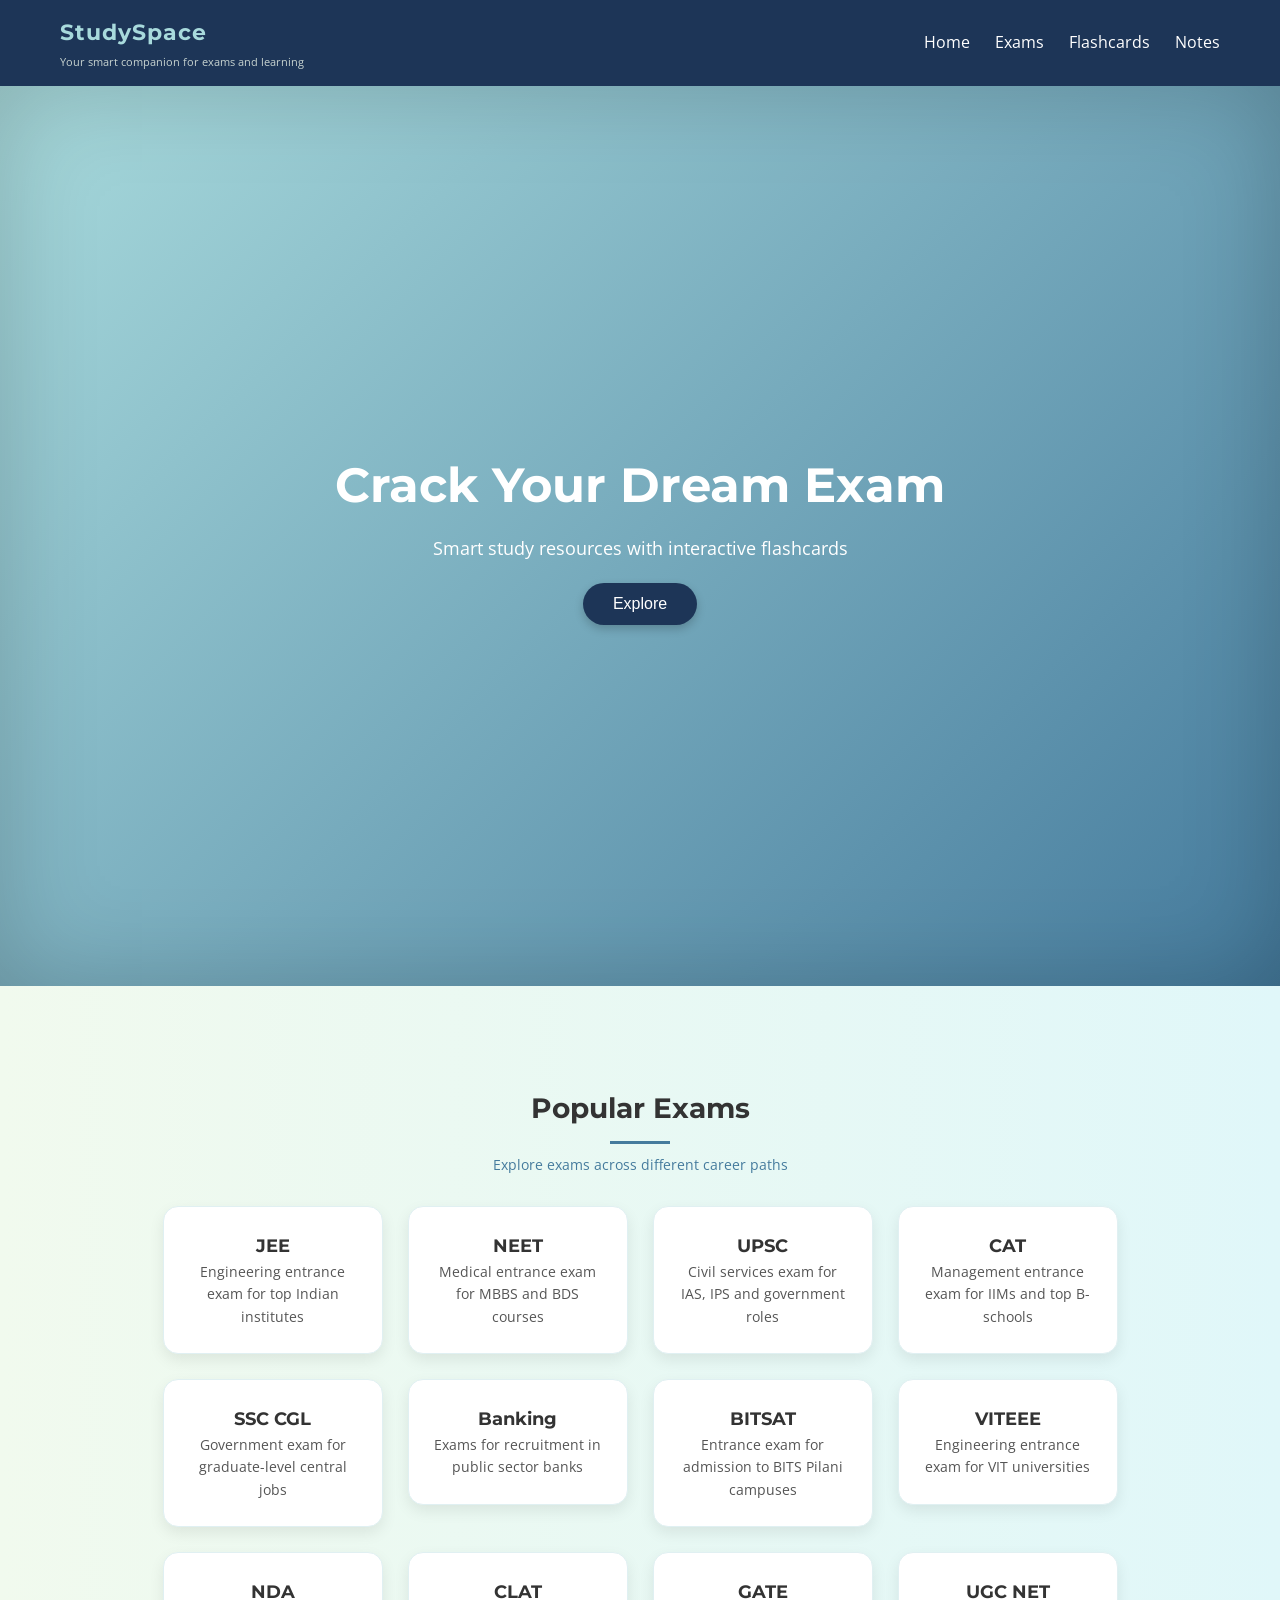
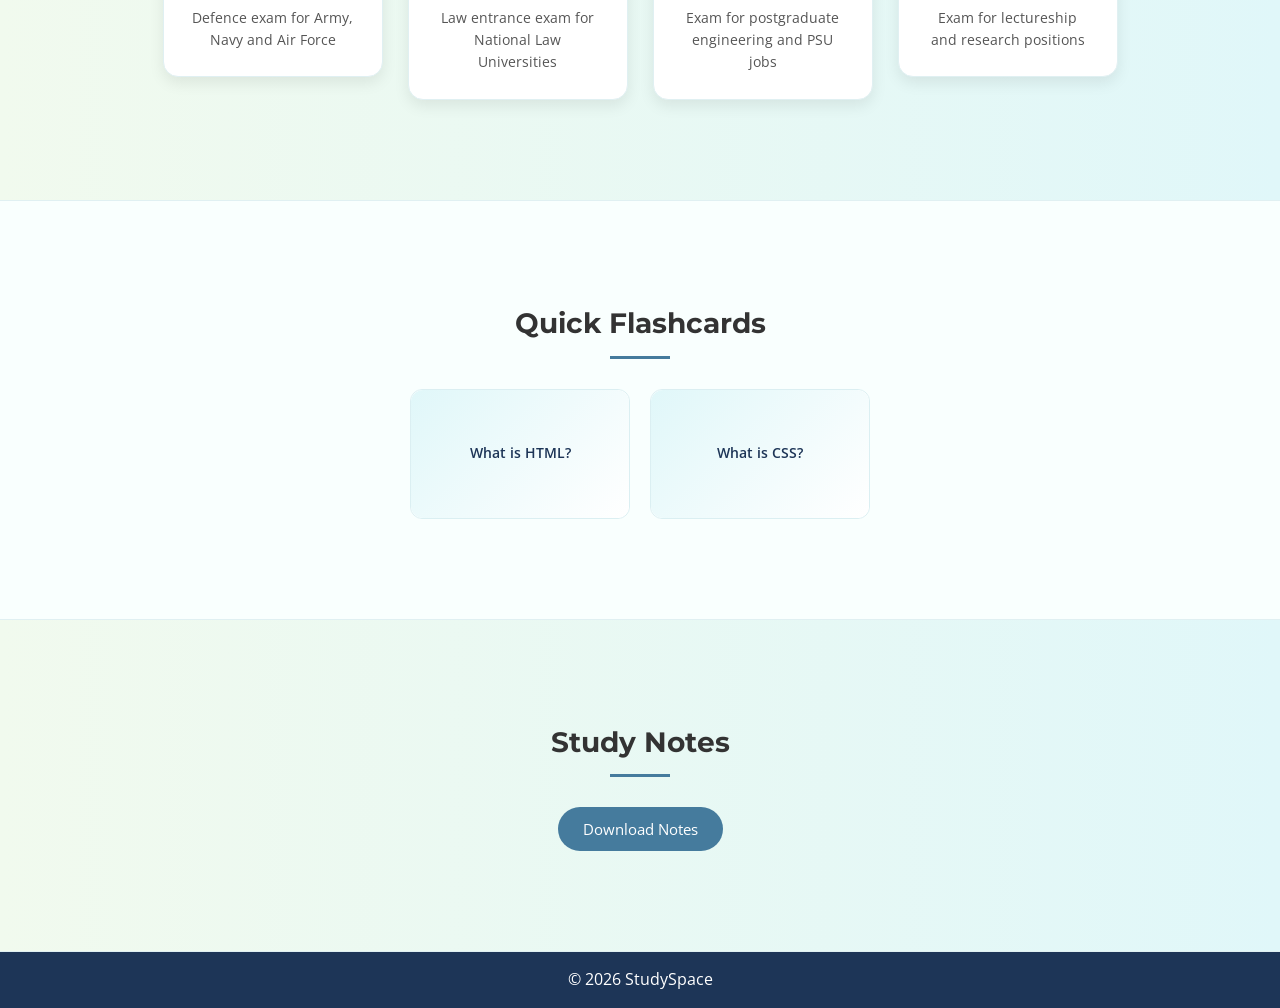
==== index.html @ 540ee6be "Initial commit: StudySpace with AI flashcard generator" ====
<!DOCTYPE html>
<html lang="en">
<head>
  <meta charset="UTF-8">
  <meta name="viewport" content="width=device-width, initial-scale=1.0">
  <title>StudySpace — Your Smart Study Companion</title>
  <meta name="description" content="StudySpace helps students prepare for exams with AI-powered flashcards, study notes, and interactive learning tools.">

  <!-- Google Fonts -->
  <link href="https://fonts.googleapis.com/css2?family=Montserrat:wght@600&family=Open+Sans&display=swap" rel="stylesheet">

  <!-- Shared Stylesheet -->
  <link rel="stylesheet" href="style.css">
</head>

<body>

<!-- ======== NAVBAR ======== -->
<nav class="navbar">
  <div class="logo">
    <h1>StudySpace</h1>
    <p>Your smart companion for exams and learning</p>
  </div>
  <ul>
    <li><a href="#">Home</a></li>
    <li><a href="#exams">Exams</a></li>
    <li><a href="flashcards.html">Flashcards</a></li>
    <li><a href="#notes">Notes</a></li>
  </ul>
</nav>

<!-- ======== HERO SECTION ======== -->
<section class="hero">
  <div>
    <h2>Crack Your Dream Exam</h2>
    <p>Smart study resources with interactive flashcards</p>
    <button onclick="scrollToExams()">Explore</button>
  </div>
</section>

<!-- ======== EXAMS SECTION ======== -->
<section id="exams" class="section light">
  <h2>Popular Exams</h2>
  <p class="section-sub">Explore exams across different career paths</p>

  <div class="cards">
    <a href="https://jeemain.nta.nic.in" target="_blank" class="card-link">
      <div class="card">
        <h3>JEE</h3>
        <p>Engineering entrance exam for top Indian institutes</p>
      </div>
    </a>
    <a href="https://neet.nta.nic.in" target="_blank" class="card-link">
      <div class="card">
        <h3>NEET</h3>
        <p>Medical entrance exam for MBBS and BDS courses</p>
      </div>
    </a>
    <a href="https://upsc.gov.in" target="_blank" class="card-link">
      <div class="card">
        <h3>UPSC</h3>
        <p>Civil services exam for IAS, IPS and government roles</p>
      </div>
    </a>
    <a href="https://iimcat.ac.in" target="_blank" class="card-link">
      <div class="card">
        <h3>CAT</h3>
        <p>Management entrance exam for IIMs and top B-schools</p>
      </div>
    </a>
    <a href="https://ssc.gov.in" target="_blank" class="card-link">
      <div class="card">
        <h3>SSC CGL</h3>
        <p>Government exam for graduate-level central jobs</p>
      </div>
    </a>
    <a href="https://ibps.in" target="_blank" class="card-link">
      <div class="card">
        <h3>Banking</h3>
        <p>Exams for recruitment in public sector banks</p>
      </div>
    </a>
    <a href="https://admissions.bits-pilani.ac.in" target="_blank" class="card-link">
      <div class="card">
        <h3>BITSAT</h3>
        <p>Entrance exam for admission to BITS Pilani campuses</p>
      </div>
    </a>
    <a href="https://viteee.vit.ac.in" target="_blank" class="card-link">
      <div class="card">
        <h3>VITEEE</h3>
        <p>Engineering entrance exam for VIT universities</p>
      </div>
    </a>
    <a href="https://upsconline.nic.in" target="_blank" class="card-link">
      <div class="card">
        <h3>NDA</h3>
        <p>Defence exam for Army, Navy and Air Force</p>
      </div>
    </a>
    <a href="https://consortiumofnlus.ac.in" target="_blank" class="card-link">
      <div class="card">
        <h3>CLAT</h3>
        <p>Law entrance exam for National Law Universities</p>
      </div>
    </a>
    <a href="https://gate2026.iitg.ac.in" target="_blank" class="card-link">
      <div class="card">
        <h3>GATE</h3>
        <p>Exam for postgraduate engineering and PSU jobs</p>
      </div>
    </a>
    <a href="https://ugcnet.nta.ac.in" target="_blank" class="card-link">
      <div class="card">
        <h3>UGC NET</h3>
        <p>Exam for lectureship and research positions</p>
      </div>
    </a>
  </div>
</section>

<!-- ======== FLASHCARDS PREVIEW SECTION ======== -->
<section id="flashcards" class="section">
  <h2>Quick Flashcards</h2>

  <div class="flash-container">
    <div class="flashcard" onclick="flipCard(this)">
      <div class="inner">
        <div class="front">What is HTML?</div>
        <div class="back">Structure of webpage</div>
      </div>
    </div>

    <div class="flashcard" onclick="flipCard(this)">
      <div class="inner">
        <div class="front">What is CSS?</div>
        <div class="back">Styles the webpage</div>
      </div>
    </div>
  </div>
</section>

<!-- ======== NOTES SECTION ======== -->
<section id="notes" class="section light">
  <h2>Study Notes</h2>
  <a href="notes.pdf" target="_blank" class="btn">Download Notes</a>
</section>

<!-- ======== FOOTER ======== -->
<footer>
  <p>&copy; 2026 StudySpace</p>
</footer>

<!-- Shared JavaScript -->
<script src="script.js"></script>

</body>
</html>
---- style.css ----
/* ============================================
   STUDYSPACE — Shared Stylesheet (style.css)
   Theme: Teal / Blue academic palette
   Colors: #1d3557, #457b9d, #a8dadc, #f1faee
   ============================================ */

/* ---------- Reset & Base ---------- */
* {
  margin: 0;
  padding: 0;
  box-sizing: border-box;
}

body {
  font-family: 'Open Sans', sans-serif;
  line-height: 1.6;
  color: #333;
  background: #f9fffe;
}

h1, h2, h3 {
  font-family: 'Montserrat', sans-serif;
}

/* ---------- Container ---------- */
.container {
  max-width: 1200px;
  margin: auto;
}

/* ============================================
   NAVBAR
   ============================================ */
.navbar {
  display: flex;
  justify-content: space-between;
  align-items: center;
  padding: 15px 60px;
  background: #1d3557;
  color: white;
  position: sticky;
  top: 0;
  z-index: 1000;
}

/* Logo */
.logo {
  display: flex;
  flex-direction: column;
}

.logo h1 {
  font-size: 22px;
  color: #a8dadc;
  letter-spacing: 1px;
}

.logo p {
  font-size: 11px;
  color: #f1faee;
  margin-top: 3px;
  opacity: 0.8;
}

/* Navbar links */
.navbar ul {
  display: flex;
  list-style: none;
}

.navbar ul li {
  margin-left: 25px;
}

.navbar a {
  color: white;
  text-decoration: none;
  position: relative;
  transition: 0.3s;
}

/* Underline hover effect on nav links */
.navbar a::after {
  content: "";
  position: absolute;
  width: 0%;
  height: 2px;
  background: #a8dadc;
  left: 0;
  bottom: -5px;
  transition: 0.3s;
}

.navbar a:hover::after {
  width: 100%;
}

/* ============================================
   HERO SECTION (Homepage)
   ============================================ */
.hero {
  height: 100vh;
  background: linear-gradient(135deg, #a8dadc, #457b9d);
  display: flex;
  align-items: center;
  justify-content: center;
  text-align: center;
  color: white;
  box-shadow: inset 0 0 100px rgba(0,0,0,0.2);
}

.hero h2 {
  font-size: 48px;
  margin-bottom: 10px;
}

.hero p {
  margin-bottom: 20px;
  font-size: 18px;
}

/* Hero button */
.hero button {
  padding: 12px 30px;
  border: none;
  background: #1d3557;
  color: white;
  border-radius: 25px;
  cursor: pointer;
  transition: 0.3s;
  box-shadow: 0 4px 10px rgba(0,0,0,0.2);
  font-size: 16px;
}

.hero button:hover {
  background: #457b9d;
}

/* ============================================
   SECTIONS
   ============================================ */
.section {
  padding: 100px 60px;
  text-align: center;
  border-bottom: 1px solid #e0f0f2;
}

.light {
  background: linear-gradient(to right, #f1faee, #e0f7f9);
}

/* Section title underline */
.section h2 {
  font-size: 28px;
}

.section h2::after {
  content: "";
  display: block;
  width: 60px;
  height: 3px;
  background: #457b9d;
  margin: 10px auto;
}

.section-sub {
  color: #457b9d;
  margin-top: 5px;
  font-size: 14px;
}

/* ============================================
   CARDS LAYOUT (Exams section)
   ============================================ */
.cards {
  display: flex;
  flex-wrap: wrap;
  justify-content: center;
  gap: 25px;
  margin-top: 30px;
}

.card {
  width: 220px;
  padding: 25px;
  background: #ffffff;
  border-radius: 15px;
  border: 1px solid #e0f0f2;
  box-shadow: 0 6px 15px rgba(0,0,0,0.08);
  text-align: center;
  transition: 0.3s;
}

.card:hover {
  transform: translateY(-8px);
  box-shadow: 0 12px 30px rgba(69, 123, 157, 0.25);
}

.card h3 {
  font-size: 18px;
  display: flex;
  align-items: center;
  justify-content: center;
  gap: 8px;
}

.card h3 span {
  font-size: 22px;
}

.card p {
  font-size: 14px;
  color: #555;
}

/* Card links (removes default anchor styling) */
.card-link {
  text-decoration: none;
  color: inherit;
}

/* ============================================
   FLASHCARD FLIP CARDS (Homepage preview)
   ============================================ */
.flash-container {
  display: flex;
  justify-content: center;
  gap: 20px;
  margin-top: 30px;
  flex-wrap: wrap;
}

.flashcard {
  width: 220px;
  height: 130px;
  perspective: 1000px;
  cursor: pointer;
  border: 1px solid #dbeff2;
  border-radius: 12px;
  background: white;
}

.inner {
  width: 100%;
  height: 100%;
  transition: transform 0.6s;
  transform-style: preserve-3d;
}

.flipped {
  transform: rotateY(180deg);
}

.front, .back {
  position: absolute;
  width: 100%;
  height: 100%;
  border-radius: 12px;
  display: flex;
  align-items: center;
  justify-content: center;
  backface-visibility: hidden;
  padding: 15px;
  text-align: center;
  font-size: 14px;
}

.front {
  background: linear-gradient(135deg, #e0f7f9, #ffffff);
  color: #1d3557;
  font-weight: 600;
}

.back {
  transform: rotateY(180deg);
  background: linear-gradient(135deg, #457b9d, #1d3557);
  color: #f1faee;
}

/* ============================================
   BUTTONS
   ============================================ */
.btn {
  display: inline-block;
  margin-top: 20px;
  padding: 10px 25px;
  background: #457b9d;
  color: white;
  text-decoration: none;
  border-radius: 25px;
  transition: 0.3s;
  font-size: 15px;
  border: none;
  cursor: pointer;
}

.btn:hover {
  background: #1d3557;
}

/* ============================================
   FOOTER
   ============================================ */
footer {
  background: #1d3557;
  color: white;
  text-align: center;
  padding: 15px;
}

/* ============================================
   FLASHCARDS PAGE — AI GENERATOR SECTION
   ============================================ */

/* Page header banner for flashcards page */
.page-header {
  background: linear-gradient(135deg, #1d3557, #457b9d);
  color: white;
  text-align: center;
  padding: 50px 30px 40px;
}

.page-header h2 {
  font-size: 32px;
  margin-bottom: 8px;
}

.page-header h2::after {
  background: #a8dadc;
  margin: 10px auto;
}

.page-header p {
  font-size: 15px;
  opacity: 0.85;
}

/* ---------- Generator Area ---------- */
/* This is the textarea + button section where user pastes notes */
.generator-section {
  max-width: 750px;
  margin: -30px auto 0;
  padding: 30px;
  background: #ffffff;
  border-radius: 16px;
  box-shadow: 0 8px 30px rgba(29, 53, 87, 0.12);
  position: relative;
  z-index: 10;
}

.generator-section h3 {
  font-size: 18px;
  color: #1d3557;
  margin-bottom: 12px;
  display: flex;
  align-items: center;
  gap: 8px;
}

/* Textarea where user types or pastes their notes */
.generator-section textarea {
  width: 100%;
  min-height: 130px;
  padding: 14px;
  border: 2px solid #d0e8ec;
  border-radius: 10px;
  font-family: 'Open Sans', sans-serif;
  font-size: 14px;
  resize: vertical;
  transition: border-color 0.3s;
  color: #333;
}

.generator-section textarea:focus {
  outline: none;
  border-color: #457b9d;
}

/* Placeholder styling */
.generator-section textarea::placeholder {
  color: #9cb8c0;
}

/* Generate button */
.generate-btn {
  display: inline-flex;
  align-items: center;
  gap: 8px;
  margin-top: 15px;
  padding: 12px 28px;
  background: linear-gradient(135deg, #457b9d, #1d3557);
  color: white;
  border: none;
  border-radius: 25px;
  font-size: 15px;
  font-family: 'Montserrat', sans-serif;
  font-weight: 600;
  cursor: pointer;
  transition: all 0.3s;
  box-shadow: 0 4px 15px rgba(69, 123, 157, 0.3);
}

.generate-btn:hover {
  transform: translateY(-2px);
  box-shadow: 0 6px 20px rgba(69, 123, 157, 0.45);
}

/* Disabled state while generating */
.generate-btn:disabled {
  opacity: 0.7;
  cursor: not-allowed;
  transform: none;
}

/* Small helper text below button */
.helper-text {
  display: block;
  margin-top: 10px;
  font-size: 12px;
  color: #8aa8b3;
}

/* ---------- Flashcard Viewer ---------- */
/* Single-card display area with navigation */
.flashcard-viewer {
  max-width: 550px;
  margin: 40px auto;
  text-align: center;
  display: none;  /* Hidden until flashcards are generated */
}

.flashcard-viewer h3 {
  font-size: 20px;
  color: #1d3557;
  margin-bottom: 20px;
}

/* Large single flashcard for step-through viewing */
.viewer-card {
  width: 100%;
  max-width: 460px;
  height: 240px;
  margin: 0 auto 20px;
  perspective: 1000px;
  cursor: pointer;
}

.viewer-card .inner {
  width: 100%;
  height: 100%;
  transition: transform 0.6s;
  transform-style: preserve-3d;
  border-radius: 16px;
  box-shadow: 0 8px 30px rgba(29, 53, 87, 0.15);
}

.viewer-card .front,
.viewer-card .back {
  position: absolute;
  width: 100%;
  height: 100%;
  border-radius: 16px;
  display: flex;
  flex-direction: column;
  align-items: center;
  justify-content: center;
  backface-visibility: hidden;
  padding: 25px;
  font-size: 16px;
  line-height: 1.5;
}

.viewer-card .front {
  background: linear-gradient(135deg, #e0f7f9, #ffffff);
  color: #1d3557;
  font-weight: 600;
  border: 2px solid #d0e8ec;
}

.viewer-card .back {
  transform: rotateY(180deg);
  background: linear-gradient(135deg, #457b9d, #1d3557);
  color: #f1faee;
}

/* Image on revision cards (from Wikipedia) */
.card-image {
  max-width: 120px;
  max-height: 80px;
  border-radius: 8px;
  object-fit: cover;
  margin-bottom: 8px;
  border: 2px solid #d0e8ec;
}

/* Make card taller when image is shown */
.viewer-card.has-image {
  height: auto;
  min-height: 280px;
}

/* Small label on the card (e.g. "Question" / "Answer") */
.card-label {
  font-size: 11px;
  text-transform: uppercase;
  letter-spacing: 1.5px;
  opacity: 0.6;
  margin-bottom: 10px;
}

/* Tap hint text below the card */
.tap-hint {
  font-size: 12px;
  color: #8aa8b3;
  margin-bottom: 20px;
}

/* ---------- Navigation Controls ---------- */
/* Prev / Next buttons and card counter */
.nav-controls {
  display: flex;
  align-items: center;
  justify-content: center;
  gap: 20px;
}

.nav-btn {
  padding: 10px 22px;
  background: #457b9d;
  color: white;
  border: none;
  border-radius: 25px;
  font-size: 14px;
  font-family: 'Montserrat', sans-serif;
  cursor: pointer;
  transition: 0.3s;
}

.nav-btn:hover {
  background: #1d3557;
}

.nav-btn:disabled {
  background: #c0d6df;
  cursor: not-allowed;
}

/* Card counter (e.g. "2 / 5") */
.card-counter {
  font-size: 15px;
  font-weight: 600;
  color: #457b9d;
  min-width: 60px;
}

/* ---------- Loading Spinner ---------- */
/* Shows while AI is generating flashcards */
.loading-overlay {
  display: none;
  text-align: center;
  padding: 30px;
  margin: 20px auto;
  max-width: 400px;
}

.loading-overlay.active {
  display: block;
}

.spinner {
  width: 40px;
  height: 40px;
  border: 4px solid #d0e8ec;
  border-top: 4px solid #457b9d;
  border-radius: 50%;
  animation: spin 0.8s linear infinite;
  margin: 0 auto 15px;
}

@keyframes spin {
  to { transform: rotate(360deg); }
}

.loading-text {
  font-size: 14px;
  color: #457b9d;
  font-weight: 600;
}

/* ---------- Status / Error Messages ---------- */
.status-msg {
  margin-top: 12px;
  padding: 10px 16px;
  border-radius: 8px;
  font-size: 13px;
  display: none;
}

.status-msg.error {
  display: block;
  background: #fce4e4;
  color: #c0392b;
  border: 1px solid #f5c6cb;
}

.status-msg.success {
  display: block;
  background: #e0f7e9;
  color: #27ae60;
  border: 1px solid #b7e4c7;
}

/* ---------- File Upload Area ---------- */
.upload-area {
  margin-top: 14px;
  display: flex;
  align-items: center;
  gap: 12px;
  flex-wrap: wrap;
}

.upload-label {
  display: inline-flex;
  align-items: center;
  gap: 6px;
  padding: 10px 20px;
  background: #f1faee;
  border: 2px dashed #a8dadc;
  border-radius: 10px;
  cursor: pointer;
  font-size: 14px;
  font-weight: 600;
  color: #457b9d;
  transition: 0.3s;
}

.upload-label:hover {
  background: #e0f7f9;
  border-color: #457b9d;
}

.upload-formats {
  font-size: 11px;
  font-weight: 400;
  color: #8aa8b3;
}

.file-name {
  font-size: 13px;
  color: #1d3557;
  font-weight: 600;
}

/* ---------- Tab Bar (Revision / MCQ) ---------- */
.tab-bar {
  display: flex;
  justify-content: center;
  gap: 10px;
  margin-bottom: 25px;
}

.tab-btn {
  padding: 10px 24px;
  border: 2px solid #d0e8ec;
  background: white;
  border-radius: 25px;
  font-family: 'Montserrat', sans-serif;
  font-size: 14px;
  cursor: pointer;
  transition: 0.3s;
  color: #457b9d;
}

.tab-btn.active {
  background: linear-gradient(135deg, #457b9d, #1d3557);
  color: white;
  border-color: transparent;
}

.tab-btn:hover:not(.active) {
  border-color: #457b9d;
}

/* ---------- MCQ Card ---------- */
.mcq-card {
  max-width: 460px;
  margin: 0 auto 20px;
  padding: 28px;
  background: linear-gradient(135deg, #f1faee, #ffffff);
  border: 2px solid #d0e8ec;
  border-radius: 16px;
  box-shadow: 0 8px 30px rgba(29, 53, 87, 0.12);
  text-align: left;
}

.mcq-question {
  font-size: 16px;
  font-weight: 600;
  color: #1d3557;
  margin: 12px 0 18px;
  line-height: 1.5;
}

.mcq-options {
  display: flex;
  flex-direction: column;
  gap: 10px;
}

.mcq-option-btn {
  width: 100%;
  padding: 12px 16px;
  text-align: left;
  background: white;
  border: 2px solid #d0e8ec;
  border-radius: 10px;
  font-size: 14px;
  cursor: pointer;
  transition: 0.2s;
  color: #333;
}

.mcq-option-btn:hover:not(:disabled) {
  border-color: #457b9d;
  background: #f0f9fa;
}

.mcq-option-btn:disabled {
  cursor: default;
}

.mcq-option-btn.correct {
  border-color: #27ae60;
  background: #e0f7e9;
  color: #27ae60;
  font-weight: 600;
}

.mcq-option-btn.wrong {
  border-color: #e74c3c;
  background: #fce4e4;
  color: #c0392b;
  font-weight: 600;
}

/* MCQ Feedback text */
.mcq-feedback {
  margin-top: 14px;
  font-size: 14px;
  font-weight: 600;
  min-height: 20px;
}

.mcq-feedback.correct {
  color: #27ae60;
}

.mcq-feedback.wrong {
  color: #e74c3c;
}

/* MCQ Explanation — shown after answering */
.mcq-explanation {
  margin-top: 12px;
  padding: 12px 16px;
  background: #f0f7fa;
  border-left: 4px solid #457b9d;
  border-radius: 6px;
  font-size: 13px;
  line-height: 1.6;
  color: #1d3557;
}

/* ---------- Responsive ---------- */
@media (max-width: 768px) {
  .navbar {
    flex-direction: column;
    padding: 15px 20px;
    gap: 10px;
  }

  .navbar ul {
    gap: 15px;
  }

  .section {
    padding: 60px 20px;
  }

  .hero h2 {
    font-size: 32px;
  }

  .generator-section {
    margin: -20px 15px 0;
    padding: 20px;
  }

  .viewer-card {
    height: 200px;
  }

  .page-header {
    padding: 40px 20px 35px;
  }

  .tab-bar {
    flex-direction: column;
    align-items: center;
  }

  .mcq-card {
    margin: 0 10px 20px;
  }
}
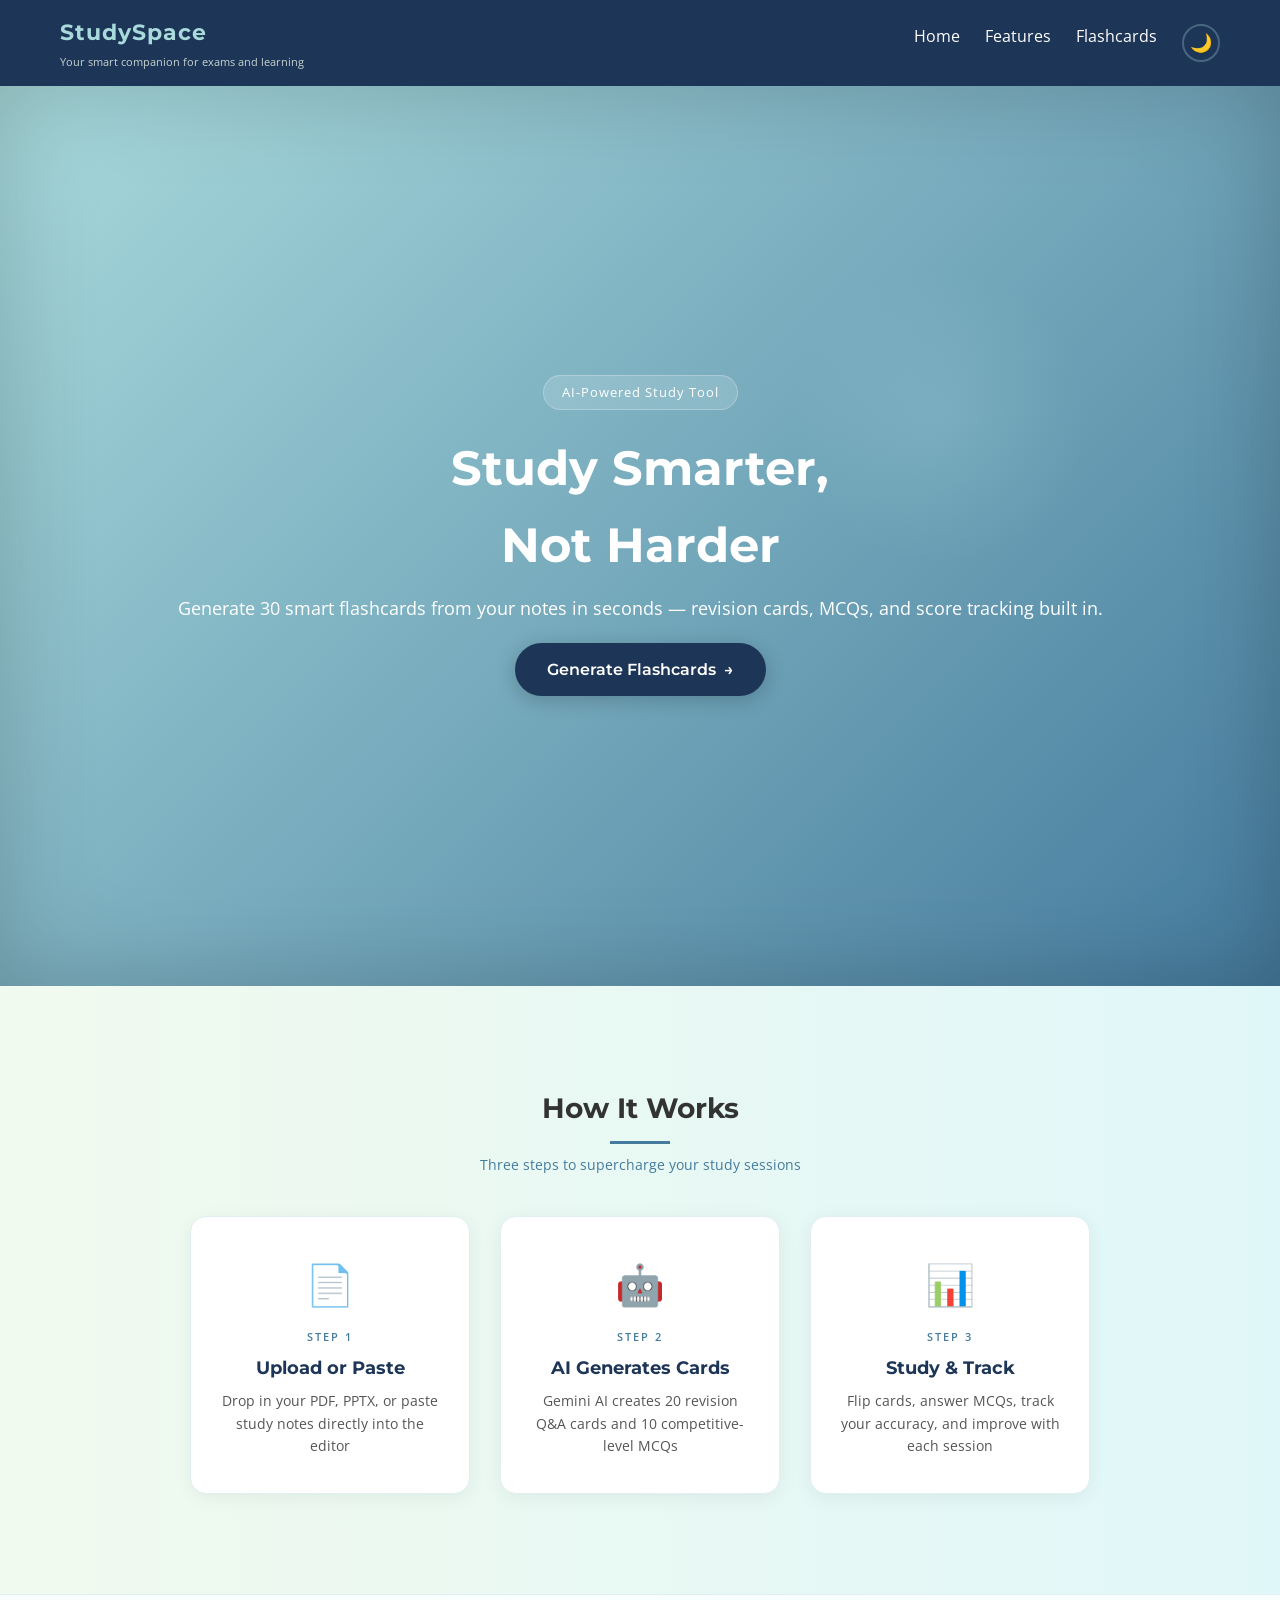
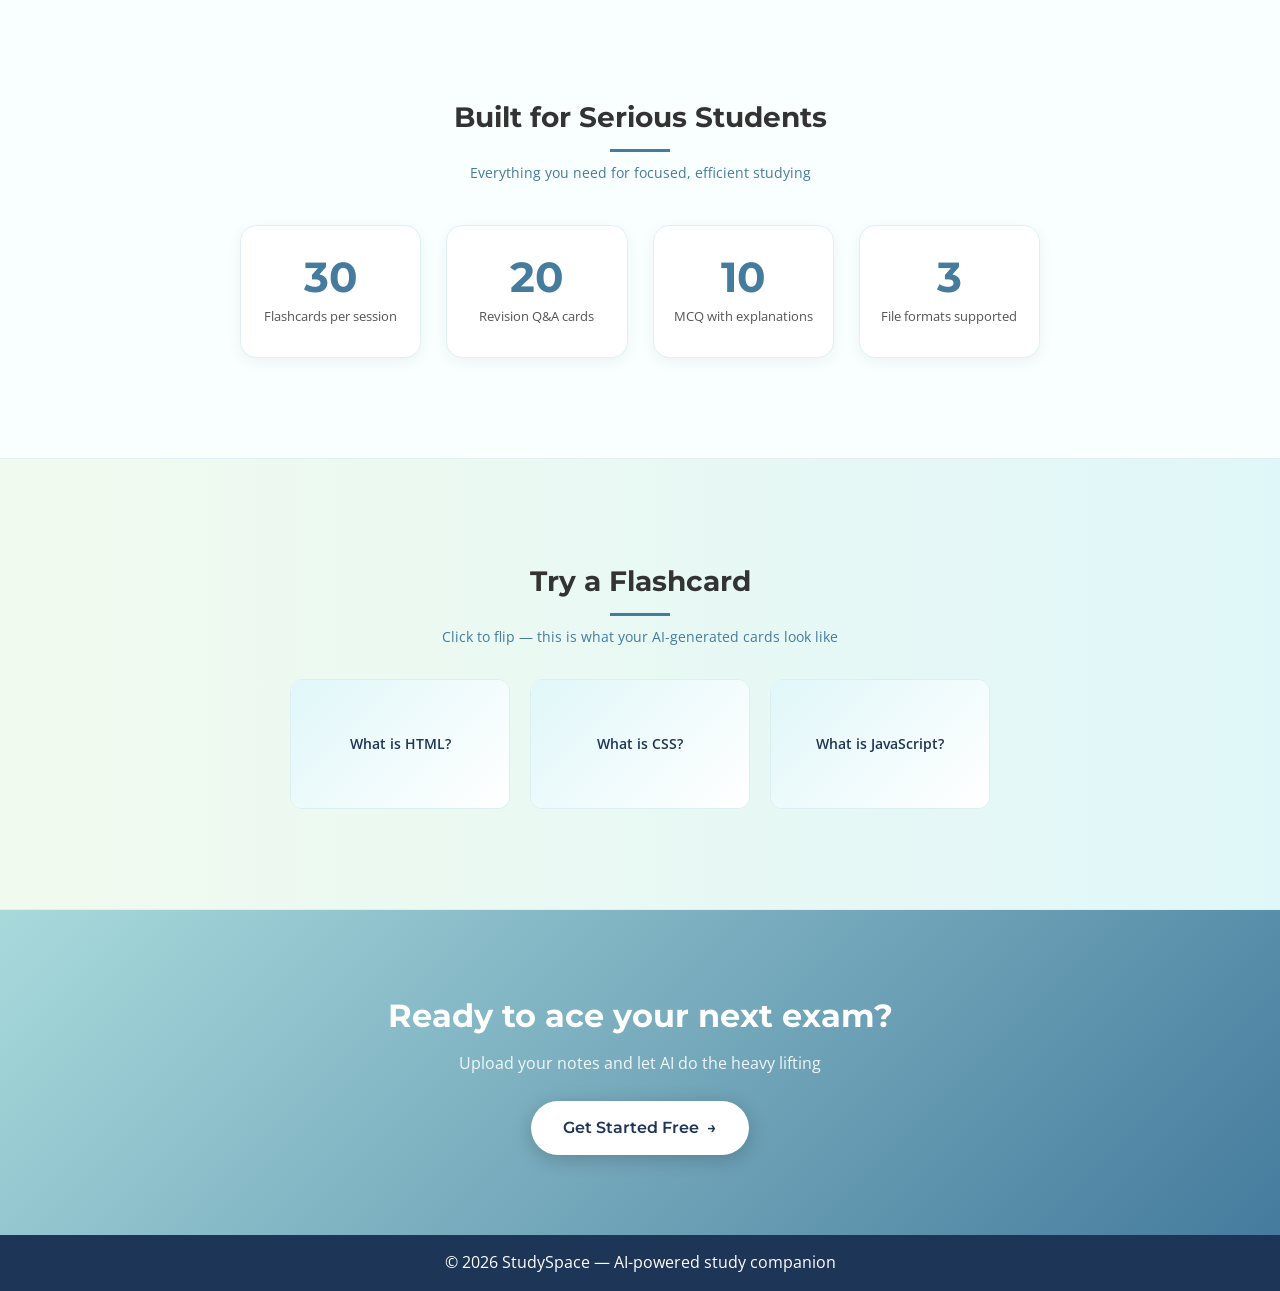
==== commit c38cea36: "Update: Enhanced StudySpace with upgraded AI flashcards, improved UI, and refined scripts" ====
--- a/index.html
+++ b/index.html
@@ -4,10 +4,10 @@
   <meta charset="UTF-8">
   <meta name="viewport" content="width=device-width, initial-scale=1.0">
   <title>StudySpace — Your Smart Study Companion</title>
-  <meta name="description" content="StudySpace helps students prepare for exams with AI-powered flashcards, study notes, and interactive learning tools.">
+  <meta name="description" content="StudySpace helps students prepare for exams with AI-powered flashcards, interactive learning tools, and smart study tracking.">
 
   <!-- Google Fonts -->
-  <link href="https://fonts.googleapis.com/css2?family=Montserrat:wght@600&family=Open+Sans&display=swap" rel="stylesheet">
+  <link href="https://fonts.googleapis.com/css2?family=Montserrat:wght@600;700&family=Open+Sans:wght@400;600&display=swap" rel="stylesheet">
 
   <!-- Shared Stylesheet -->
   <link rel="stylesheet" href="style.css">
@@ -23,132 +23,123 @@
   </div>
   <ul>
     <li><a href="#">Home</a></li>
-    <li><a href="#exams">Exams</a></li>
+    <li><a href="#features">Features</a></li>
     <li><a href="flashcards.html">Flashcards</a></li>
-    <li><a href="#notes">Notes</a></li>
+    <li>
+      <button class="dark-mode-toggle" id="dark-mode-toggle" onclick="toggleDarkMode()" title="Toggle dark mode" aria-label="Toggle dark mode">
+        <span class="toggle-icon" id="toggle-icon">🌙</span>
+      </button>
+    </li>
   </ul>
 </nav>
 
 <!-- ======== HERO SECTION ======== -->
 <section class="hero">
-  <div>
-    <h2>Crack Your Dream Exam</h2>
-    <p>Smart study resources with interactive flashcards</p>
-    <button onclick="scrollToExams()">Explore</button>
+  <div class="hero-content">
+    <span class="hero-badge">AI-Powered Study Tool</span>
+    <h2>Study Smarter,<br>Not Harder</h2>
+    <p>Generate 30 smart flashcards from your notes in seconds — revision cards, MCQs, and score tracking built in.</p>
+    <a href="flashcards.html" class="hero-cta" id="hero-cta">
+      Generate Flashcards
+      <span class="cta-arrow">→</span>
+    </a>
+  </div>
+  <div class="hero-glow"></div>
+</section>
+
+<!-- ======== FEATURES / HOW IT WORKS ======== -->
+<section id="features" class="section light">
+  <h2>How It Works</h2>
+  <p class="section-sub">Three steps to supercharge your study sessions</p>
+
+  <div class="features-grid">
+    <div class="feature-card" id="feature-upload">
+      <div class="feature-icon">📄</div>
+      <div class="feature-step">Step 1</div>
+      <h3>Upload or Paste</h3>
+      <p>Drop in your PDF, PPTX, or paste study notes directly into the editor</p>
+    </div>
+
+    <div class="feature-card" id="feature-generate">
+      <div class="feature-icon">🤖</div>
+      <div class="feature-step">Step 2</div>
+      <h3>AI Generates Cards</h3>
+      <p>Gemini AI creates 20 revision Q&A cards and 10 competitive-level MCQs</p>
+    </div>
+
+    <div class="feature-card" id="feature-track">
+      <div class="feature-icon">📊</div>
+      <div class="feature-step">Step 3</div>
+      <h3>Study & Track</h3>
+      <p>Flip cards, answer MCQs, track your accuracy, and improve with each session</p>
+    </div>
   </div>
 </section>
 
-<!-- ======== EXAMS SECTION ======== -->
-<section id="exams" class="section light">
-  <h2>Popular Exams</h2>
-  <p class="section-sub">Explore exams across different career paths</p>
+<!-- ======== STATS HIGHLIGHT SECTION ======== -->
+<section class="section stats-section">
+  <h2>Built for Serious Students</h2>
+  <p class="section-sub">Everything you need for focused, efficient studying</p>
 
-  <div class="cards">
-    <a href="https://jeemain.nta.nic.in" target="_blank" class="card-link">
-      <div class="card">
-        <h3>JEE</h3>
-        <p>Engineering entrance exam for top Indian institutes</p>
-      </div>
-    </a>
-    <a href="https://neet.nta.nic.in" target="_blank" class="card-link">
-      <div class="card">
-        <h3>NEET</h3>
-        <p>Medical entrance exam for MBBS and BDS courses</p>
-      </div>
-    </a>
-    <a href="https://upsc.gov.in" target="_blank" class="card-link">
-      <div class="card">
-        <h3>UPSC</h3>
-        <p>Civil services exam for IAS, IPS and government roles</p>
-      </div>
-    </a>
-    <a href="https://iimcat.ac.in" target="_blank" class="card-link">
-      <div class="card">
-        <h3>CAT</h3>
-        <p>Management entrance exam for IIMs and top B-schools</p>
-      </div>
-    </a>
-    <a href="https://ssc.gov.in" target="_blank" class="card-link">
-      <div class="card">
-        <h3>SSC CGL</h3>
-        <p>Government exam for graduate-level central jobs</p>
-      </div>
-    </a>
-    <a href="https://ibps.in" target="_blank" class="card-link">
-      <div class="card">
-        <h3>Banking</h3>
-        <p>Exams for recruitment in public sector banks</p>
-      </div>
-    </a>
-    <a href="https://admissions.bits-pilani.ac.in" target="_blank" class="card-link">
-      <div class="card">
-        <h3>BITSAT</h3>
-        <p>Entrance exam for admission to BITS Pilani campuses</p>
-      </div>
-    </a>
-    <a href="https://viteee.vit.ac.in" target="_blank" class="card-link">
-      <div class="card">
-        <h3>VITEEE</h3>
-        <p>Engineering entrance exam for VIT universities</p>
-      </div>
-    </a>
-    <a href="https://upsconline.nic.in" target="_blank" class="card-link">
-      <div class="card">
-        <h3>NDA</h3>
-        <p>Defence exam for Army, Navy and Air Force</p>
-      </div>
-    </a>
-    <a href="https://consortiumofnlus.ac.in" target="_blank" class="card-link">
-      <div class="card">
-        <h3>CLAT</h3>
-        <p>Law entrance exam for National Law Universities</p>
-      </div>
-    </a>
-    <a href="https://gate2026.iitg.ac.in" target="_blank" class="card-link">
-      <div class="card">
-        <h3>GATE</h3>
-        <p>Exam for postgraduate engineering and PSU jobs</p>
-      </div>
-    </a>
-    <a href="https://ugcnet.nta.ac.in" target="_blank" class="card-link">
-      <div class="card">
-        <h3>UGC NET</h3>
-        <p>Exam for lectureship and research positions</p>
-      </div>
-    </a>
+  <div class="stats-grid">
+    <div class="stat-card" id="stat-flashcards">
+      <div class="stat-number">30</div>
+      <div class="stat-label">Flashcards per session</div>
+    </div>
+    <div class="stat-card" id="stat-revision">
+      <div class="stat-number">20</div>
+      <div class="stat-label">Revision Q&A cards</div>
+    </div>
+    <div class="stat-card" id="stat-mcq">
+      <div class="stat-number">10</div>
+      <div class="stat-label">MCQ with explanations</div>
+    </div>
+    <div class="stat-card" id="stat-formats">
+      <div class="stat-number">3</div>
+      <div class="stat-label">File formats supported</div>
+    </div>
   </div>
 </section>
 
-<!-- ======== FLASHCARDS PREVIEW SECTION ======== -->
-<section id="flashcards" class="section">
-  <h2>Quick Flashcards</h2>
+<!-- ======== QUICK FLASHCARDS PREVIEW ======== -->
+<section id="flashcards-preview" class="section light">
+  <h2>Try a Flashcard</h2>
+  <p class="section-sub">Click to flip — this is what your AI-generated cards look like</p>
 
   <div class="flash-container">
     <div class="flashcard" onclick="flipCard(this)">
       <div class="inner">
         <div class="front">What is HTML?</div>
-        <div class="back">Structure of webpage</div>
+        <div class="back">HyperText Markup Language — defines the structure and content of web pages</div>
       </div>
     </div>
 
     <div class="flashcard" onclick="flipCard(this)">
       <div class="inner">
         <div class="front">What is CSS?</div>
-        <div class="back">Styles the webpage</div>
+        <div class="back">Cascading Style Sheets — controls layout, colors, fonts, and visual styling</div>
+      </div>
+    </div>
+
+    <div class="flashcard" onclick="flipCard(this)">
+      <div class="inner">
+        <div class="front">What is JavaScript?</div>
+        <div class="back">A programming language that adds interactivity and dynamic behavior to web pages</div>
       </div>
     </div>
   </div>
 </section>
 
-<!-- ======== NOTES SECTION ======== -->
-<section id="notes" class="section light">
-  <h2>Study Notes</h2>
-  <a href="notes.pdf" target="_blank" class="btn">Download Notes</a>
+<!-- ======== CTA BANNER ======== -->
+<section class="cta-banner">
+  <h2>Ready to ace your next exam?</h2>
+  <p>Upload your notes and let AI do the heavy lifting</p>
+  <a href="flashcards.html" class="hero-cta" id="cta-bottom">Get Started Free <span class="cta-arrow">→</span></a>
 </section>
 
 <!-- ======== FOOTER ======== -->
 <footer>
-  <p>&copy; 2026 StudySpace</p>
+  <p>&copy; 2026 StudySpace — AI-powered study companion</p>
 </footer>
 
 <!-- Shared JavaScript -->
--- a/style.css
+++ b/style.css
@@ -813,3 +813,353 @@
     margin: 0 10px 20px;
   }
 }
+/* ============================================
+   DARK MODE
+   ============================================ */
+.dark-mode-toggle {
+  background: none;
+  border: 2px solid rgba(168,218,220,0.3);
+  border-radius: 50%;
+  width: 38px;
+  height: 38px;
+  cursor: pointer;
+  display: flex;
+  align-items: center;
+  justify-content: center;
+  transition: all 0.3s;
+  font-size: 18px;
+  padding: 0;
+}
+.dark-mode-toggle:hover {
+  border-color: #a8dadc;
+  background: rgba(168,218,220,0.1);
+  transform: rotate(20deg);
+}
+body.dark-mode { background: #0f1923; color: #e0eaf0; }
+body.dark-mode .navbar { background: #0a1220; }
+body.dark-mode .hero { background: linear-gradient(135deg, #162a3a, #1d3557); box-shadow: inset 0 0 100px rgba(0,0,0,0.4); }
+body.dark-mode .section { border-bottom-color: #1a2a3a; }
+body.dark-mode .light { background: linear-gradient(to right, #121f2d, #152535); }
+body.dark-mode .card, body.dark-mode .feature-card { background: #1a2a3a; border-color: #2a3d4f; color: #e0eaf0; }
+body.dark-mode .card p, body.dark-mode .feature-card p { color: #8899aa; }
+body.dark-mode .card:hover { box-shadow: 0 12px 30px rgba(69,123,157,0.15); }
+body.dark-mode .flashcard { background: #1a2a3a; border-color: #2a3d4f; }
+body.dark-mode .front { background: linear-gradient(135deg, #1a2a3a, #243447); color: #a8dadc; }
+body.dark-mode .page-header { background: linear-gradient(135deg, #0a1220, #1d3557); }
+body.dark-mode .generator-section { background: #1a2a3a; box-shadow: 0 8px 30px rgba(0,0,0,0.3); }
+body.dark-mode .generator-section h3 { color: #a8dadc; }
+body.dark-mode .generator-section textarea { background: #0f1923; border-color: #2a3d4f; color: #e0eaf0; }
+body.dark-mode .generator-section textarea::placeholder { color: #4a6070; }
+body.dark-mode .upload-label { background: #152535; border-color: #2a3d4f; color: #a8dadc; }
+body.dark-mode .viewer-card .front { background: linear-gradient(135deg, #1a2a3a, #243447); border-color: #2a3d4f; color: #a8dadc; }
+body.dark-mode .mcq-card { background: linear-gradient(135deg, #1a2a3a, #1f3040); border-color: #2a3d4f; }
+body.dark-mode .mcq-question { color: #e0eaf0; }
+body.dark-mode .mcq-option-btn { background: #0f1923; border-color: #2a3d4f; color: #e0eaf0; }
+body.dark-mode .mcq-option-btn:hover:not(:disabled) { background: #152535; border-color: #457b9d; }
+body.dark-mode .mcq-explanation { background: #152535; color: #a8dadc; }
+body.dark-mode .tab-btn { background: #1a2a3a; border-color: #2a3d4f; color: #8899aa; }
+body.dark-mode footer { background: #0a1220; }
+body.dark-mode .stat-card { background: #1a2a3a; border-color: #2a3d4f; }
+body.dark-mode .cta-banner { background: linear-gradient(135deg, #162a3a, #1d3557); }
+body.dark-mode .score-dashboard { background: #0f1923; }
+body.dark-mode .dashboard-card { background: #1a2a3a; border-color: #2a3d4f; }
+
+/* ============================================
+   HERO ENHANCEMENTS
+   ============================================ */
+.hero-content { position: relative; z-index: 2; }
+.hero-badge {
+  display: inline-block;
+  padding: 6px 18px;
+  background: rgba(255,255,255,0.15);
+  border: 1px solid rgba(255,255,255,0.25);
+  border-radius: 25px;
+  font-size: 13px;
+  letter-spacing: 1px;
+  margin-bottom: 20px;
+  backdrop-filter: blur(10px);
+}
+.hero-cta {
+  display: inline-flex;
+  align-items: center;
+  gap: 8px;
+  padding: 14px 32px;
+  background: #1d3557;
+  color: white;
+  text-decoration: none;
+  border-radius: 30px;
+  font-size: 16px;
+  font-family: 'Montserrat', sans-serif;
+  font-weight: 600;
+  transition: all 0.3s;
+  box-shadow: 0 4px 20px rgba(0,0,0,0.2);
+}
+.hero-cta:hover { background: #457b9d; transform: translateY(-2px); box-shadow: 0 8px 25px rgba(0,0,0,0.3); }
+.cta-arrow { transition: transform 0.3s; }
+.hero-cta:hover .cta-arrow { transform: translateX(4px); }
+.hero-glow {
+  position: absolute;
+  width: 300px;
+  height: 300px;
+  background: radial-gradient(circle, rgba(168,218,220,0.2), transparent 70%);
+  border-radius: 50%;
+  top: 20%;
+  right: 15%;
+  animation: glow-pulse 4s ease-in-out infinite;
+  pointer-events: none;
+}
+@keyframes glow-pulse {
+  0%, 100% { transform: scale(1); opacity: 0.5; }
+  50% { transform: scale(1.3); opacity: 0.8; }
+}
+.hero { position: relative; overflow: hidden; }
+
+/* ============================================
+   FEATURES GRID
+   ============================================ */
+.features-grid {
+  display: grid;
+  grid-template-columns: repeat(auto-fit, minmax(260px, 1fr));
+  gap: 30px;
+  max-width: 900px;
+  margin: 40px auto 0;
+}
+.feature-card {
+  padding: 35px 25px;
+  background: white;
+  border-radius: 16px;
+  border: 1px solid #e0f0f2;
+  box-shadow: 0 4px 20px rgba(0,0,0,0.06);
+  transition: all 0.3s;
+  text-align: center;
+}
+.feature-card:hover { transform: translateY(-6px); box-shadow: 0 12px 30px rgba(69,123,157,0.15); }
+.feature-icon { font-size: 40px; margin-bottom: 12px; }
+.feature-step {
+  font-size: 11px;
+  text-transform: uppercase;
+  letter-spacing: 2px;
+  color: #457b9d;
+  font-weight: 600;
+  margin-bottom: 8px;
+}
+.feature-card h3 { font-size: 18px; margin-bottom: 8px; color: #1d3557; }
+.feature-card p { font-size: 14px; color: #555; line-height: 1.6; }
+
+/* ============================================
+   STATS SECTION
+   ============================================ */
+.stats-grid {
+  display: grid;
+  grid-template-columns: repeat(auto-fit, minmax(180px, 1fr));
+  gap: 25px;
+  max-width: 800px;
+  margin: 40px auto 0;
+}
+.stat-card {
+  padding: 30px 20px;
+  background: white;
+  border-radius: 16px;
+  border: 1px solid #e0f0f2;
+  box-shadow: 0 4px 15px rgba(0,0,0,0.05);
+  text-align: center;
+  transition: all 0.3s;
+}
+.stat-card:hover { transform: translateY(-4px); }
+.stat-number {
+  font-family: 'Montserrat', sans-serif;
+  font-size: 42px;
+  font-weight: 700;
+  color: #457b9d;
+  line-height: 1;
+  margin-bottom: 8px;
+}
+.stat-label { font-size: 13px; color: #555; }
+
+/* ============================================
+   CTA BANNER
+   ============================================ */
+.cta-banner {
+  padding: 80px 40px;
+  text-align: center;
+  background: linear-gradient(135deg, #a8dadc, #457b9d);
+  color: white;
+}
+.cta-banner h2 { font-size: 32px; margin-bottom: 10px; }
+.cta-banner h2::after { display: none; }
+.cta-banner p { font-size: 16px; margin-bottom: 25px; opacity: 0.9; }
+.cta-banner .hero-cta { background: white; color: #1d3557; }
+.cta-banner .hero-cta:hover { background: #f1faee; }
+
+/* ============================================
+   PROGRESS BAR
+   ============================================ */
+.progress-container {
+  max-width: 460px;
+  margin: 0 auto 25px;
+  display: flex;
+  align-items: center;
+  gap: 12px;
+}
+.progress-bar {
+  flex: 1;
+  height: 6px;
+  background: #e0f0f2;
+  border-radius: 3px;
+  overflow: hidden;
+  position: relative;
+}
+.progress-bar::after {
+  content: '';
+  position: absolute;
+  left: 0;
+  top: 0;
+  height: 100%;
+  width: var(--progress, 0%);
+  background: linear-gradient(90deg, #457b9d, #a8dadc);
+  border-radius: 3px;
+  transition: width 0.4s ease;
+}
+.progress-text {
+  font-size: 12px;
+  font-weight: 600;
+  color: #457b9d;
+  min-width: 35px;
+  text-align: right;
+}
+body.dark-mode .progress-bar { background: #2a3d4f; }
+
+/* ============================================
+   SCORE DASHBOARD
+   ============================================ */
+.score-dashboard {
+  display: none;
+  max-width: 700px;
+  margin: 40px auto;
+  padding: 30px;
+}
+.score-dashboard.visible { display: block; }
+.dashboard-title {
+  text-align: center;
+  font-size: 22px;
+  color: #1d3557;
+  margin-bottom: 25px;
+  font-family: 'Montserrat', sans-serif;
+}
+body.dark-mode .dashboard-title { color: #a8dadc; }
+.dashboard-grid {
+  display: grid;
+  grid-template-columns: 1fr 1fr;
+  gap: 25px;
+}
+.dashboard-card {
+  background: white;
+  border-radius: 16px;
+  border: 1px solid #e0f0f2;
+  box-shadow: 0 4px 20px rgba(0,0,0,0.06);
+  padding: 25px;
+  text-align: center;
+}
+.dashboard-card h4 {
+  font-family: 'Montserrat', sans-serif;
+  font-size: 16px;
+  color: #1d3557;
+  margin-bottom: 20px;
+}
+body.dark-mode .dashboard-card h4 { color: #a8dadc; }
+
+/* Score Ring */
+.score-ring-container {
+  position: relative;
+  width: 120px;
+  height: 120px;
+  margin: 0 auto 20px;
+}
+.score-ring { width: 100%; height: 100%; transform: rotate(-90deg); }
+.score-ring-bg { fill: none; stroke: #e0f0f2; stroke-width: 8; }
+.score-ring-fill {
+  fill: none;
+  stroke: #457b9d;
+  stroke-width: 8;
+  stroke-linecap: round;
+  stroke-dasharray: 326.73;
+  stroke-dashoffset: 326.73;
+  transition: stroke-dashoffset 0.8s ease;
+}
+body.dark-mode .score-ring-bg { stroke: #2a3d4f; }
+.score-ring-text {
+  position: absolute;
+  top: 50%;
+  left: 50%;
+  transform: translate(-50%, -50%);
+  text-align: center;
+}
+.score-percent {
+  display: block;
+  font-family: 'Montserrat', sans-serif;
+  font-size: 24px;
+  font-weight: 700;
+  color: #457b9d;
+}
+.score-label { font-size: 11px; color: #8899aa; text-transform: uppercase; letter-spacing: 1px; }
+
+/* Score Stats Row */
+.score-stats {
+  display: flex;
+  justify-content: center;
+  gap: 20px;
+}
+.score-stat { text-align: center; }
+.stat-val {
+  display: block;
+  font-family: 'Montserrat', sans-serif;
+  font-size: 22px;
+  font-weight: 700;
+}
+.score-stat.correct .stat-val { color: #27ae60; }
+.score-stat.wrong .stat-val { color: #e74c3c; }
+.score-stat.total .stat-val { color: #457b9d; }
+.stat-lbl { font-size: 11px; color: #8899aa; text-transform: uppercase; letter-spacing: 1px; }
+
+/* All-Time Stats */
+.alltime-stats { text-align: left; }
+.alltime-row {
+  display: flex;
+  justify-content: space-between;
+  padding: 10px 0;
+  border-bottom: 1px solid #e0f0f2;
+  font-size: 14px;
+}
+body.dark-mode .alltime-row { border-bottom-color: #2a3d4f; }
+.alltime-row.highlight { border-bottom: none; font-weight: 600; }
+.alltime-label { color: #555; }
+body.dark-mode .alltime-label { color: #8899aa; }
+.alltime-value { font-weight: 600; color: #1d3557; }
+body.dark-mode .alltime-value { color: #e0eaf0; }
+.alltime-correct { color: #27ae60 !important; }
+.alltime-wrong { color: #e74c3c !important; }
+.reset-stats-btn {
+  margin-top: 18px;
+  padding: 8px 20px;
+  background: none;
+  border: 2px solid #e74c3c;
+  color: #e74c3c;
+  border-radius: 20px;
+  font-size: 12px;
+  cursor: pointer;
+  transition: all 0.3s;
+  font-family: 'Montserrat', sans-serif;
+}
+.reset-stats-btn:hover { background: #e74c3c; color: white; }
+
+/* ============================================
+   RESPONSIVE ADDITIONS
+   ============================================ */
+@media (max-width: 768px) {
+  .features-grid { grid-template-columns: 1fr; gap: 20px; padding: 0 10px; }
+  .stats-grid { grid-template-columns: repeat(2, 1fr); gap: 15px; padding: 0 10px; }
+  .dashboard-grid { grid-template-columns: 1fr; }
+  .cta-banner { padding: 60px 20px; }
+  .cta-banner h2 { font-size: 24px; }
+  .hero-badge { font-size: 11px; }
+}
